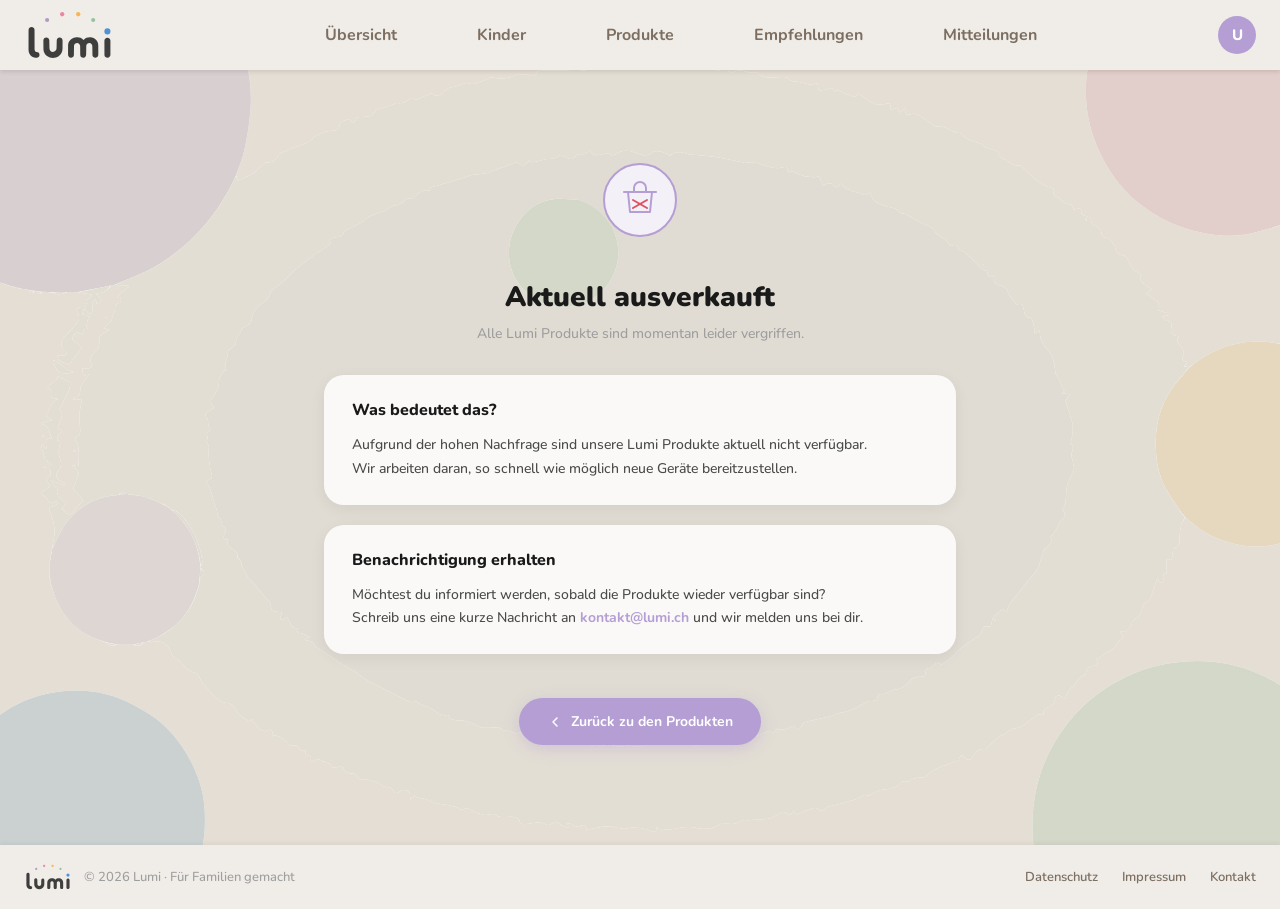
==== bestellen.html @ a65b1ad2 "alles auf englisch und impressum, datenschutz, kontakt und produkte/bestellen file erstellt" ====
<!DOCTYPE html>
<html lang="de">
<head>
  <meta charset="UTF-8" />
  <meta name="viewport" content="width=device-width, initial-scale=1.0" />
  <title>Bestellen – Lumi</title>
  <link rel="stylesheet" href="css/style.css" />
  <link href="https://fonts.googleapis.com/css2?family=Nunito:wght@400;600;700;800;900&display=swap" rel="stylesheet" />
</head>
<body>
  <nav>
    <div class="logo">
      <a href="index.html">
        <img src="resources/assets/lumi_logo.svg" alt="Logo">
      </a>
    </div>

    <div class="nav-links">
      <a href="index.html" data-i18n-nav="nav_uebersicht">Übersicht</a>
      <a href="kinder.html" data-i18n-nav="nav_kinder">Kinder</a>
      <a href="produkte.html" data-i18n-nav="nav_produkte">Produkte</a>
      <a href="empfehlungen.html" data-i18n-nav="nav_empfehlungen">Empfehlungen</a>
      <a href="mitteilungen.html" data-i18n-nav="nav_mitteilungen">Mitteilungen</a>
    </div>
  </nav>

  <div class="legal-page" style="text-align:center;padding-top:80px;">

    <div style="margin-bottom:32px;">
      <svg width="80" height="80" viewBox="0 0 80 80" fill="none">
        <circle cx="40" cy="40" r="36" stroke="#b49ed4" stroke-width="2" fill="#F3F0F8"/>
        <path d="M28 32h24l-2 20H30L28 32z" stroke="#b49ed4" stroke-width="2" stroke-linejoin="round" fill="none"/>
        <path d="M24 32h32" stroke="#b49ed4" stroke-width="2" stroke-linecap="round"/>
        <path d="M34 32v-4a6 6 0 0112 0v4" stroke="#b49ed4" stroke-width="2" stroke-linecap="round"/>
        <line x1="33" y1="40" x2="47" y2="48" stroke="#e05260" stroke-width="2" stroke-linecap="round"/>
        <line x1="47" y1="40" x2="33" y2="48" stroke="#e05260" stroke-width="2" stroke-linecap="round"/>
      </svg>
    </div>

    <h1 data-i18n="order_title">Aktuell ausverkauft</h1>
    <p class="legal-subtitle" data-i18n="order_subtitle">Alle Lumi Produkte sind momentan leider vergriffen.</p>

    <div class="legal-card" style="text-align:left;">
      <h2 data-i18n="order_info_title">Was bedeutet das?</h2>
      <p data-i18n-html="order_info_text">
        Aufgrund der hohen Nachfrage sind unsere Lumi Produkte aktuell nicht verfügbar.<br>
        Wir arbeiten daran, so schnell wie möglich neue Geräte bereitzustellen.
      </p>
    </div>

    <div class="legal-card" style="text-align:left;">
      <h2 data-i18n="order_notify_title">Benachrichtigung erhalten</h2>
      <p data-i18n-html="order_notify_text">
        Möchtest du informiert werden, sobald die Produkte wieder verfügbar sind?<br>
        Schreib uns eine kurze Nachricht an <a href="mailto:kontakt@lumi.ch">kontakt@lumi.ch</a> und wir melden uns bei dir.
      </p>
    </div>

    <a href="produkte.html" style="display:inline-flex;align-items:center;gap:8px;margin-top:24px;padding:14px 28px;border-radius:50px;background:#b49ed4;color:#fff;text-decoration:none;font-weight:700;font-size:14px;font-family:'Nunito',sans-serif;box-shadow:0 4px 16px rgba(167,139,210,0.3);transition:background 0.2s,box-shadow 0.2s;" onmouseover="this.style.background='#a38bc8';this.style.boxShadow='0 6px 20px rgba(167,139,210,0.42)'" onmouseout="this.style.background='#b49ed4';this.style.boxShadow='0 4px 16px rgba(167,139,210,0.3)'">
      <svg width="16" height="16" viewBox="0 0 16 16" fill="none">
        <path d="M10 12L6 8l4-4" stroke="#fff" stroke-width="1.5" stroke-linecap="round" stroke-linejoin="round"/>
      </svg>
      <span data-i18n="order_back">Zurück zu den Produkten</span>
    </a>

  </div>

  <script src="js/nav.js"></script>
</body>
</html>
---- css/style.css ----
/* =============================================
   Globale Basis
   ============================================= */
* {
  box-sizing: border-box;
  margin: 0;
  padding: 0;
}

body {
  font-family: 'Nunito', sans-serif;
  min-height: 100vh;
  background-image: url('../resources/assets/Hintergrund.svg');
  background-size: cover;
  background-position: center;
  background-repeat: no-repeat;
  background-attachment: fixed;
  padding-top: 80px;
  display: flex;
  flex-direction: column;
}

/* Push footer to bottom on short pages */
.legal-page,
.uebersicht-page,
.kinder-page,
.mitt-page-content,
.empf-container,
.shop-container {
  flex: 1;
}

/* =============================================
   Login Container
   ============================================= */
.login-container {
  display: flex;
  flex-direction: column;
  align-items: center;
  justify-content: center;
  height: 100vh;
  gap: 24px;
  padding: 20px;
}

/* =============================================
   Logo
   ============================================= */
.logo {
  width: 120px;
}

.logo a {
  padding: 0;
  margin: 0;
  background-color: transparent;
  border-radius: 0;
}

.logo a:hover {
  background-color: transparent;
}

/* =============================================
   Login Card
   ============================================= */
.login-card {
  background: rgba(255, 255, 255, 0.75);
  backdrop-filter: blur(16px);
  -webkit-backdrop-filter: blur(16px);
  border-radius: 28px;
  padding: 24px 36px;
  width: 100%;
  max-width: 420px;
  box-shadow: 0 8px 32px rgba(0, 0, 0, 0.06);
}

/* =============================================
   Header
   ============================================= */
.login-header {
  margin-bottom: 16px;
}

.login-header h1 {
  font-size: 28px;
  font-weight: 800;
  color: #1a1a1a;
  margin-bottom: 6px;
}

/* =============================================
   Formular
   ============================================= */
.form-group {
  margin-bottom: 12px;
}

.form-group label {
  display: block;
  font-size: 11px;
  font-weight: 700;
  letter-spacing: 0.08em;
  color: #6b6b6b;
  margin-bottom: 8px;
}

.form-group input {
  width: 100%;
  padding: 12px 18px;
  border: none;
  border-radius: 16px;
  background: #f0ede8;
  font-family: 'Nunito', sans-serif;
  font-size: 15px;
  color: #1a1a1a;
  outline: none;
  transition: background 0.2s, box-shadow 0.2s;
}

.form-group input::placeholder {
  color: #b0a9a0;
}

.form-group input:focus {
  background: #e8e4de;
  box-shadow: 0 0 0 3px rgba(167, 139, 210, 0.20);
}

/* =============================================
   Passwort vergessen
   ============================================= */
.forgot-link {
  display: block;
  text-align: right;
  margin-top: 10px;
  font-size: 13px;
  font-weight: 600;
  color: #a78bd2;
  text-decoration: none;
}

.forgot-link:hover {
  color: #8a6bbf;
}

/* =============================================
   Login Button
   ============================================= */
.btn-login {
  width: 100%;
  padding: 14px;
  margin-top: 4px;
  border: none;
  border-radius: 50px;
  background: #b49ed4;
  color: #fff;
  font-family: 'Nunito', sans-serif;
  font-size: 16px;
  font-weight: 700;
  cursor: pointer;
  transition: background 0.2s, transform 0.1s, box-shadow 0.2s;
  box-shadow: 0 4px 20px rgba(167, 139, 210, 0.35);
}

.btn-login:hover {
  background: #a38bc8;
  box-shadow: 0 6px 24px rgba(167, 139, 210, 0.45);
}

.btn-login:active {
  transform: scale(0.98);
}

/* =============================================
   Registrieren Link
   ============================================= */
.register-text {
  text-align: center;
  margin-top: 24px;
  font-size: 14px;
  color: #9e9e9e;
}

.register-text a {
  font-weight: 800;
  color: #b49ed4;
  text-decoration: none;
}

.register-text a:hover {
  color: #8a6bbf;
}

/* =============================================
   Header / Nav  –  FIX: overflow visible + stabile Höhe
   ============================================= */
nav {
  display: flex;
  align-items: center;
  background-color: #f0ede8;
  position: fixed;
  top: 0;
  left: 0;
  width: 100%;
  z-index: 999;
  padding: 5px 24px;
  box-sizing: border-box;
  margin: 0;
  box-shadow: 0 2px 4px rgba(0, 0, 0, 0.1);
  overflow: visible;
}

.nav-links {
  flex: 1;
  display: flex;
  justify-content: center;
  align-items: center;
  gap: 40px;
}

.nav-links a {
  color: #7C6E61;
  padding: 14px 20px;
  text-decoration: none;
  text-align: center;
  transition: background-color 0.3s, color 0.3s;
  font-weight: bold;
  border-radius: 10px;
  white-space: nowrap;
}

nav .logo {
  flex-shrink: 0;
}

nav img {
  height: 60px;
  width: auto;
  display: block;
  flex-shrink: 0;
}

.nav-links a:hover,
.nav-links a.active {
  background-color: #ffffff;
  color: #333;
}

/* =============================================
   NAV PROFIL DROPDOWN  –  FIX: keine Nav-Aufblähung
   ============================================= */
.nav-profile-wrap {
  position: relative;
  margin-left: auto;
  flex-shrink: 0;
  align-self: center;
}

.nav-profile-btn {
  background: none;
  border: none;
  cursor: pointer;
  padding: 0;
  display: flex;
  align-items: center;
}

.nav-profile-avatar {
  width: 38px;
  height: 38px;
  border-radius: 50%;
  background: #b49ed4;
  color: #fff;
  font-size: 15px;
  font-weight: 800;
  display: flex;
  align-items: center;
  justify-content: center;
  font-family: 'Nunito', sans-serif;
  transition: transform 0.15s, box-shadow 0.15s;
}

.nav-profile-btn:hover .nav-profile-avatar {
  transform: scale(1.07);
  box-shadow: 0 4px 12px rgba(180, 158, 212, 0.4);
}

.nav-profile-dropdown {
  display: none;
  position: absolute;
  top: calc(100% + 12px);
  right: 0;
  width: 240px;
  background: #fff;
  border-radius: 20px;
  box-shadow: 0 12px 40px rgba(0,0,0,0.13);
  padding: 8px;
  z-index: 1100;
  animation: dropdownIn 0.18s ease;
}

.nav-profile-dropdown.active {
  display: block;
}

@keyframes dropdownIn {
  from { opacity: 0; transform: translateY(-8px) scale(0.97); }
  to   { opacity: 1; transform: translateY(0) scale(1); }
}

.nav-profile-info {
  display: flex;
  align-items: center;
  gap: 12px;
  padding: 10px 12px 14px;
}

.nav-profile-avatar-lg {
  width: 42px;
  height: 42px;
  border-radius: 50%;
  background: #b49ed4;
  color: #fff;
  font-size: 17px;
  font-weight: 800;
  display: flex;
  align-items: center;
  justify-content: center;
  font-family: 'Nunito', sans-serif;
  flex-shrink: 0;
}

.nav-profile-name {
  font-size: 14px;
  font-weight: 800;
  color: #1a1a1a;
}

.nav-profile-email {
  font-size: 12px;
  color: #9e9e9e;
  font-weight: 500;
}

.nav-profile-divider {
  height: 1px;
  background: #f0ede8;
  margin: 4px 0;
}

.nav-profile-item {
  display: flex;
  align-items: center;
  gap: 10px;
  width: 100%;
  padding: 10px 12px;
  border: none;
  background: none;
  font-family: 'Nunito', sans-serif;
  font-size: 14px;
  font-weight: 600;
  color: #4a4a4a;
  cursor: pointer;
  border-radius: 12px;
  text-align: left;
  transition: background 0.15s;
}

.nav-profile-item:hover {
  background: #f5f2ee;
}

.nav-profile-item--logout {
  color: #e05260;
}

.nav-profile-item--logout:hover {
  background: #fef2f4;
}

.nav-profile-item--lang {
  cursor: default;
}

.nav-lang-toggle {
  margin-left: auto;
  display: flex;
  gap: 4px;
}

.nav-lang-btn {
  padding: 4px 10px;
  border: none;
  border-radius: 8px;
  font-family: 'Nunito', sans-serif;
  font-size: 12px;
  font-weight: 700;
  cursor: pointer;
  background: #f0ede8;
  color: #7C6E61;
  transition: background 0.15s, color 0.15s;
}

.nav-lang-btn.active {
  background: #b49ed4;
  color: #fff;
}

/* =============================================
   PRODUKTE SEITE
   ============================================= */

/* Hero Banner */
.shop-hero {
  width: 100%;
  height: 220px;
  background-image: url('../resources/assets/lumi_hintergrundbild.png');
  background-size: cover;
  background-position: center 35%;
  border-radius: 0;
  position: relative;
  overflow: hidden;
  margin-top: 0;
}

body.produkte-page {
  padding-top: 0;
}

body.produkte-page .shop-hero {
  margin-top: 72px;
  height: 320px;
}

.shop-hero-overlay {
  position: absolute;
  inset: 0;
  background: linear-gradient(135deg, rgba(255,255,255,0.55) 0%, rgba(255,255,255,0.15) 100%);
  backdrop-filter: blur(2px);
  display: flex;
  flex-direction: column;
  justify-content: center;
  padding: 0 48px;
}

.shop-hero-label {
  font-size: 11px;
  font-weight: 700;
  letter-spacing: 0.12em;
  color: #b49ed4;
  text-transform: uppercase;
  margin-bottom: 8px;
}

.shop-hero-title {
  font-size: 32px;
  font-weight: 900;
  color: #1a1a1a;
  line-height: 1.15;
  margin-bottom: 6px;
}

.shop-hero-subtitle {
  font-size: 15px;
  color: #6b6b6b;
  font-weight: 500;
}

/* Grid Container */
.shop-container {
  display: grid;
  grid-template-columns: repeat(2, 1fr);
  gap: 24px;
  max-width: 960px;
  margin: 36px auto 60px;
  padding: 0 24px;
  width: 100%;
}

/* Produkt Card */
.produkt-card {
  background: rgba(255, 255, 255, 0.82);
  backdrop-filter: blur(12px);
  -webkit-backdrop-filter: blur(12px);
  border-radius: 24px;
  overflow: hidden;
  box-shadow: 0 4px 20px rgba(0,0,0,0.07);
  position: relative;
  transition: transform 0.2s, box-shadow 0.2s;
}

.produkt-card:hover {
  transform: translateY(-4px);
  box-shadow: 0 10px 32px rgba(0,0,0,0.11);
}

.produkt-badge {
  position: absolute;
  top: 14px;
  left: 14px;
  background: #b49ed4;
  color: #fff;
  font-size: 11px;
  font-weight: 700;
  letter-spacing: 0.06em;
  padding: 4px 12px;
  border-radius: 50px;
  z-index: 2;
}

.produkt-img-wrap {
  width: 100%;
  height: 220px;
  background: #f5f2ee;
  overflow: hidden;
  position: relative;
}

.produkt-img {
  width: 100%;
  height: 100%;
  object-fit: cover;
  display: block;
  transition: transform 0.3s ease;
}

.produkt-card:hover .produkt-img {
  transform: scale(1.03);
}

.produkt-label-tag {
  background: #b49ed4;
  color: #fff;
  font-size: 12px;
  font-weight: 700;
  padding: 6px 16px;
  letter-spacing: 0.04em;
}

.produkt-info {
  padding: 18px 20px 20px;
}

.produkt-name {
  font-size: 18px;
  font-weight: 800;
  color: #1a1a1a;
  margin-bottom: 4px;
}

.produkt-desc {
  font-size: 13px;
  color: #6b6b6b;
  margin-bottom: 16px;
  font-weight: 500;
  line-height: 1.6;
}

.produkt-tags {
  display: flex;
  flex-wrap: wrap;
  gap: 6px;
  margin-bottom: 14px;
}

.tag {
  background: #f0ede8;
  color: #6b6b6b;
  font-size: 11px;
  font-weight: 700;
  padding: 4px 10px;
  border-radius: 50px;
  letter-spacing: 0.03em;
}

.produkt-footer {
  display: flex;
  align-items: center;
  justify-content: space-between;
  margin-bottom: 14px;
}

.produkt-preis {
  font-size: 20px;
  font-weight: 900;
  color: #1a1a1a;
}

.produkt-verfuegbar {
  font-size: 12px;
  font-weight: 600;
  color: #7ec99a;
  background: #edf8f2;
  padding: 3px 10px;
  border-radius: 50px;
}

.btn-kaufen {
  width: 100%;
  padding: 14px;
  border: none;
  border-radius: 50px;
  background: #b49ed4;
  color: #fff;
  font-family: 'Nunito', sans-serif;
  font-size: 15px;
  font-weight: 700;
  cursor: pointer;
  transition: background 0.2s, transform 0.1s, box-shadow 0.2s;
  box-shadow: 0 4px 16px rgba(167, 139, 210, 0.3);
}

.btn-kaufen:hover {
  background: #a38bc8;
  box-shadow: 0 6px 20px rgba(167, 139, 210, 0.42);
}

.btn-kaufen:active {
  transform: scale(0.98);
}

/* =============================================
   EMPFEHLUNGEN SEITE
   ============================================= */

.empf-container {
  max-width: 720px;
  margin: 0 auto;
  padding: 40px 24px 60px;
  width: 100%;
}

/* Header */
.empf-title {
  font-size: 28px;
  font-weight: 900;
  color: #1a1a1a;
  margin-bottom: 8px;
  line-height: 1.2;
}

.empf-subtitle {
  font-size: 14px;
  color: #6b6b6b;
  font-weight: 500;
  line-height: 1.6;
  margin-bottom: 24px;
}

/* Hinweis */
.empf-hinweis {
  display: flex;
  align-items: flex-start;
  gap: 10px;
  background: rgba(255, 255, 255, 0.75);
  backdrop-filter: blur(12px);
  -webkit-backdrop-filter: blur(12px);
  border-radius: 14px;
  padding: 14px 18px;
  font-size: 13px;
  color: #6b6b6b;
  line-height: 1.6;
  margin-bottom: 28px;
  border-left: 3px solid #b49ed4;
}

.empf-hinweis-icon {
  flex-shrink: 0;
  margin-top: 1px;
}

.empf-hinweis strong {
  color: #b49ed4;
  font-weight: 700;
}

.empf-hinweis a {
  color: #b49ed4;
  text-decoration: none;
  font-weight: 700;
}

.empf-hinweis a:hover {
  text-decoration: underline;
}

/* Karten Liste */
.empf-list-wrap {
  display: flex;
  flex-direction: column;
  gap: 14px;
  margin-bottom: 36px;
}

/* Karte */
.empf-card {
  background: rgba(255, 255, 255, 0.82);
  backdrop-filter: blur(12px);
  -webkit-backdrop-filter: blur(12px);
  border-radius: 20px;
  padding: 18px 22px 16px;
  box-shadow: 0 4px 16px rgba(0,0,0,0.06);
  transition: transform 0.2s, box-shadow 0.2s;
}

.empf-card:hover {
  transform: translateY(-2px);
  box-shadow: 0 8px 24px rgba(0,0,0,0.09);
}

/* Farb-Varianten für Karten */
.empf-card--pink   { border-left: 4px solid #E888A6; }
.empf-card--orange { border-left: 4px solid #F6B657; }
.empf-card--green  { border-left: 4px solid #96C2A0; }
.empf-card--blue   { border-left: 4px solid #5192D2; }
.empf-card--purple { border-left: 4px solid #B09AC9; }

/* Karten Top-Zeile */
.empf-card-top {
  display: flex;
  align-items: center;
  gap: 10px;
  margin-bottom: 10px;
}

.empf-age-label {
  font-size: 11px;
  font-weight: 700;
  letter-spacing: 0.1em;
  text-transform: uppercase;
}

/* Farb-Varianten für Age Labels */
.empf-age-label--pink   { color: #E888A6; }
.empf-age-label--orange { color: #F6B657; }
.empf-age-label--green  { color: #96C2A0; }
.empf-age-label--blue   { color: #5192D2; }
.empf-age-label--purple { color: #B09AC9; }

.empf-minbadge {
  margin-left: auto;
  font-size: 11px;
  font-weight: 700;
  padding: 3px 10px;
  border-radius: 50px;
}

/* Farb-Varianten für Badges */
.empf-minbadge--orange { background: #FEF3E2; color: #F6B657; }
.empf-minbadge--green  { background: #EDF6EF; color: #96C2A0; }
.empf-minbadge--blue   { background: #EAF2FB; color: #5192D2; }

/* Karten Body */
.empf-card-title {
  font-size: 16px;
  font-weight: 800;
  color: #1a1a1a;
  margin-bottom: 10px;
}

.empf-list {
  list-style: none;
  padding: 0;
  margin-bottom: 12px;
}

.empf-list li {
  font-size: 13px;
  color: #4a4a4a;
  line-height: 1.6;
  padding: 2px 0 2px 16px;
  position: relative;
}

.empf-list li::before {
  content: '*';
  position: absolute;
  left: 0;
  color: #b49ed4;
  font-weight: 900;
  font-size: 14px;
  line-height: 1.5;
}

.empf-quelle {
  font-size: 11px;
  color: #b0a9a0;
  display: block;
  margin-top: 4px;
}

/* Tipps */
.empf-tipps {
  background: transparent;
  padding: 0;
  margin-bottom: 24px;
}

.empf-tipps-title {
  font-size: 20px;
  font-weight: 800;
  color: #1a1a1a;
  margin-bottom: 4px;
}

.empf-tipps-subtitle {
  font-size: 13px;
  color: #9e9e9e;
  margin-bottom: 20px;
  font-weight: 500;
}

.empf-tipps-grid {
  display: grid;
  grid-template-columns: repeat(2, 1fr);
  gap: 18px;
}

.empf-tipp-card {
  display: flex;
  align-items: flex-start;
  gap: 12px;
  background: rgba(255, 255, 255, 0.82);
  backdrop-filter: blur(12px);
  -webkit-backdrop-filter: blur(12px);
  border-radius: 20px;
  padding: 18px 20px;
  box-shadow: 0 4px 16px rgba(0, 0, 0, 0.06);
  transition: transform 0.2s, box-shadow 0.2s;
}

.empf-tipp-card:hover {
  transform: translateY(-2px);
  box-shadow: 0 8px 24px rgba(0, 0, 0, 0.09);
}

.empf-tipp-icon {
  width: 38px;
  height: 38px;
  border-radius: 12px;
  display: flex;
  align-items: center;
  justify-content: center;
  flex-shrink: 0;
}

.empf-tipp-icon--pink   { background: #FDEEF2; }
.empf-tipp-icon--blue   { background: #EAF2FB; }
.empf-tipp-icon--green  { background: #EDF6EF; }
.empf-tipp-icon--purple { background: #F3F0F8; }

.empf-tipp-name {
  font-size: 13px;
  font-weight: 800;
  color: #1a1a1a;
  margin-bottom: 4px;
}

.empf-tipp-text {
  font-size: 12px;
  color: #6b6b6b;
  line-height: 1.6;
  font-weight: 500;
}

/* Footer */
.empf-footer-quelle {
  font-size: 11px;
  color: #b0a9a0;
  text-align: center;
  line-height: 1.8;
}

.empf-footer-icon {
  display: inline;
  vertical-align: middle;
  margin-right: 4px;
}

.empf-footer-quelle a {
  color: #b49ed4;
  text-decoration: none;
  font-weight: 600;
}

.empf-footer-quelle a:hover {
  text-decoration: underline;
}

/* =============================================
   MITTEILUNGEN SEITE
   ============================================= */

.mitt-page-content {
  max-width: 680px;
  margin: 0 auto;
  padding: 40px 20px 60px;
  width: 100%;
}

.mitt-top-bar {
  display: flex;
  align-items: center;
  justify-content: space-between;
  margin-bottom: 24px;
}

.mitt-page-title {
  font-size: 28px;
  font-weight: 800;
  color: #1a1a1a;
}

.mitt-mark-all-btn {
  background: none;
  border: none;
  font-family: 'Nunito', sans-serif;
  font-size: 13px;
  font-weight: 700;
  color: #b49ed4;
  cursor: pointer;
  padding: 0;
  transition: color 0.2s;
}

.mitt-mark-all-btn:hover {
  color: #8a6bbf;
}

/* Filter Tabs */
.mitt-filter-tabs {
  display: flex;
  gap: 10px;
  margin-bottom: 24px;
}

.mitt-filter-tab {
  padding: 8px 18px;
  border-radius: 50px;
  border: none;
  font-family: 'Nunito', sans-serif;
  font-size: 14px;
  font-weight: 700;
  cursor: pointer;
  transition: background 0.2s, color 0.2s;
  background: rgba(255, 255, 255, 0.6);
  color: #7C6E61;
}

.mitt-filter-tab.active {
  background: #b49ed4;
  color: #fff;
}

.mitt-filter-tab:hover:not(.active) {
  background: #fff;
}

/* Notification List */
.mitt-notification-list {
  display: flex;
  flex-direction: column;
  gap: 12px;
}

/* Notification Card */
.mitt-notification-card {
  background: rgba(255, 255, 255, 0.82);
  backdrop-filter: blur(12px);
  -webkit-backdrop-filter: blur(12px);
  border-radius: 20px;
  padding: 18px 20px;
  display: flex;
  align-items: flex-start;
  gap: 16px;
  box-shadow: 0 2px 12px rgba(0, 0, 0, 0.05);
  transition: transform 0.15s, box-shadow 0.15s;
  cursor: pointer;
  position: relative;
}

.mitt-notification-card:hover {
  transform: translateY(-2px);
  box-shadow: 0 6px 20px rgba(0, 0, 0, 0.08);
}

/* Ungelesen-Punkt */
.mitt-notification-card.unread::after {
  content: '';
  position: absolute;
  top: 20px;
  right: 20px;
  width: 9px;
  height: 9px;
  border-radius: 50%;
  background: #e8829a;
}

/* Notification Icon */
.mitt-notif-icon {
  width: 44px;
  height: 44px;
  border-radius: 14px;
  display: flex;
  align-items: center;
  justify-content: center;
  flex-shrink: 0;
}

.mitt-notif-icon--pink   { background: #FDEEF2; }
.mitt-notif-icon--orange { background: #FEF3E2; }
.mitt-notif-icon--green  { background: #EDF6EF; }
.mitt-notif-icon--blue   { background: #EAF2FB; }
.mitt-notif-icon--purple { background: #F3F0F8; }

/* Notification Body */
.mitt-notif-body {
  flex: 1;
  min-width: 0;
}

.mitt-notif-title {
  font-size: 15px;
  font-weight: 700;
  color: #1a1a1a;
  margin-bottom: 3px;
}

.mitt-notif-desc {
  font-size: 13px;
  color: #7C6E61;
  margin-bottom: 5px;
  line-height: 1.4;
}

.mitt-notif-time {
  font-size: 12px;
  color: #b0a9a0;
  font-weight: 600;
}

/* Empty State */
.mitt-empty-state {
  text-align: center;
  padding: 60px 20px;
  color: #b0a9a0;
  display: none;
}

.mitt-empty-icon {
  margin-bottom: 16px;
}

.mitt-empty-state p {
  font-size: 15px;
  font-weight: 600;
}

/* =============================================
   KINDER SEITE
   ============================================= */

.kinder-page {
  max-width: 1060px;
  margin: 0 auto;
  padding: 40px 24px 60px;
  width: 100%;
}

.kinder-header {
  display: flex;
  align-items: center;
  justify-content: space-between;
  margin-bottom: 28px;
}

.kinder-title {
  font-size: 28px;
  font-weight: 900;
  color: #1a1a1a;
  margin-bottom: 4px;
}

.kinder-subtitle {
  font-size: 14px;
  color: #9e9e9e;
  font-weight: 600;
}

.kinder-add-btn {
  display: flex;
  align-items: center;
  gap: 8px;
  padding: 12px 22px;
  border: none;
  border-radius: 50px;
  background: #b49ed4;
  color: #fff;
  font-family: 'Nunito', sans-serif;
  font-size: 14px;
  font-weight: 700;
  cursor: pointer;
  transition: background 0.2s, box-shadow 0.2s;
  box-shadow: 0 4px 16px rgba(167, 139, 210, 0.3);
}

.kinder-add-btn:hover {
  background: #a38bc8;
  box-shadow: 0 6px 20px rgba(167, 139, 210, 0.42);
}

/* Card Grid */
.kinder-grid {
  display: grid;
  grid-template-columns: repeat(auto-fill, minmax(280px, 1fr));
  gap: 24px;
}

/* Card */
.kinder-card {
  background: rgba(255, 255, 255, 0.82);
  backdrop-filter: blur(12px);
  -webkit-backdrop-filter: blur(12px);
  border-radius: 24px;
  padding: 24px 22px 20px;
  box-shadow: 0 4px 20px rgba(0, 0, 0, 0.06);
  position: relative;
  text-align: center;
  transition: transform 0.2s, box-shadow 0.2s;
  display: flex;
  flex-direction: column;
}

.kinder-card:hover {
  transform: translateY(-3px);
  box-shadow: 0 8px 28px rgba(0, 0, 0, 0.09);
}

/* Streak badge (top-left) */
.kinder-streak {
  position: absolute;
  top: 14px;
  left: 14px;
  display: flex;
  align-items: center;
  gap: 4px;
  font-size: 12px;
  font-weight: 700;
  padding: 4px 10px;
  border-radius: 50px;
}

/* Color change button (top-right) */
.kinder-color-change-btn {
  position: absolute;
  top: 14px;
  right: 14px;
  width: 32px;
  height: 32px;
  border-radius: 50%;
  border: none;
  cursor: pointer;
  display: flex;
  align-items: center;
  justify-content: center;
  transition: transform 0.15s;
}

.kinder-color-change-btn:hover {
  transform: scale(1.1);
}

/* Avatar */
.kinder-avatar {
  width: 72px;
  height: 72px;
  border-radius: 50%;
  display: flex;
  align-items: center;
  justify-content: center;
  margin: 8px auto 12px;
}

.kinder-avatar span {
  font-size: 28px;
  font-weight: 900;
}

.kinder-card-name {
  font-size: 18px;
  font-weight: 800;
  color: #1a1a1a;
  margin-bottom: 2px;
}

.kinder-card-age {
  font-size: 13px;
  color: #9e9e9e;
  font-weight: 600;
  margin-bottom: 16px;
}

/* Stats */
.kinder-stats {
  text-align: left;
  margin-bottom: 16px;
}

.kinder-stat-row {
  display: flex;
  justify-content: space-between;
  align-items: center;
  margin-bottom: 6px;
}

.kinder-stat-label {
  font-size: 13px;
  font-weight: 600;
  color: #6b6b6b;
}

.kinder-stat-value {
  font-size: 13px;
  font-weight: 800;
}

.kinder-progress-bar {
  width: 100%;
  height: 6px;
  border-radius: 50px;
  overflow: hidden;
  margin-bottom: 12px;
}

.kinder-progress-fill {
  height: 100%;
  border-radius: 50px;
  transition: width 0.5s ease;
}

/* Weekly mini chart */
.kinder-week-chart {
  display: flex;
  align-items: flex-end;
  justify-content: space-between;
  gap: 6px;
  height: 100px;
  padding: 8px 0;
  margin-bottom: 14px;
}

.kinder-bar-col {
  flex: 1;
  display: flex;
  flex-direction: column;
  align-items: center;
  justify-content: flex-end;
  height: 100%;
}

.kinder-bar {
  width: 100%;
  max-width: 28px;
  border-radius: 6px 6px 3px 3px;
  transition: height 0.3s ease;
}

.kinder-bar-label {
  font-size: 10px;
  color: #9e9e9e;
  font-weight: 600;
  margin-top: 6px;
}

/* Badges */
.kinder-badges {
  display: flex;
  flex-wrap: wrap;
  gap: 6px;
  justify-content: center;
  margin-bottom: 16px;
}

.kinder-badge {
  font-size: 11px;
  font-weight: 700;
  padding: 4px 12px;
  border-radius: 50px;
}

/* Devices */
.kinder-devices-section {
  text-align: left;
  margin-bottom: 16px;
  padding-top: 14px;
  border-top: 1px solid rgba(0, 0, 0, 0.06);
}

.kinder-devices-label {
  font-size: 10px;
  font-weight: 700;
  letter-spacing: 0.1em;
  color: #9e9e9e;
  margin-bottom: 8px;
}

.kinder-devices-list {
  display: flex;
  flex-wrap: wrap;
  gap: 8px;
}

.kinder-device {
  display: flex;
  align-items: center;
  gap: 5px;
  font-size: 12px;
  font-weight: 600;
  color: #6b6b6b;
  padding: 4px 12px;
  border-radius: 50px;
  background: #f0ede8;
}

/* Card action buttons */
.kinder-card-actions {
  display: grid;
  grid-template-columns: 1fr 1fr;
  gap: 10px;
  margin-top: auto;
}

.kinder-btn-details,
.kinder-btn-limit {
  padding: 12px;
  border: none;
  border-radius: 50px;
  font-family: 'Nunito', sans-serif;
  font-size: 14px;
  font-weight: 700;
  cursor: pointer;
  background: var(--child-color-light);
  color: var(--child-color);
  transition: background 0.2s, color 0.2s, transform 0.1s, box-shadow 0.2s;
}

.kinder-btn-details:hover,
.kinder-btn-limit:hover {
  background: var(--child-color);
  color: #fff;
  box-shadow: 0 4px 14px rgba(0, 0, 0, 0.12);
}

.kinder-btn-details:active,
.kinder-btn-limit:active {
  transform: scale(0.97);
}

/* =============================================
   KINDER MODAL
   ============================================= */
.kinder-modal-overlay {
  display: none;
  position: fixed;
  inset: 0;
  background: rgba(0, 0, 0, 0.25);
  backdrop-filter: blur(4px);
  z-index: 1000;
  align-items: center;
  justify-content: center;
}

.kinder-modal-overlay.active {
  display: flex;
}

.kinder-modal {
  background: #fff;
  border-radius: 28px;
  padding: 28px 32px;
  width: 100%;
  max-width: 440px;
  box-shadow: 0 20px 60px rgba(0, 0, 0, 0.12);
  max-height: 90vh;
  overflow-y: auto;
}

.kinder-modal--small {
  max-width: 320px;
  padding: 24px 28px;
}

.kinder-modal-header {
  display: flex;
  align-items: center;
  justify-content: space-between;
  margin-bottom: 24px;
}

.kinder-modal-title {
  font-size: 20px;
  font-weight: 800;
  color: #1a1a1a;
}

.kinder-modal-close {
  background: none;
  border: none;
  cursor: pointer;
  padding: 4px;
  border-radius: 8px;
  transition: background 0.2s;
}

.kinder-modal-close:hover {
  background: #f0ede8;
}

/* Form */
.kinder-form-group {
  margin-bottom: 16px;
}

.kinder-form-group label {
  display: block;
  font-size: 11px;
  font-weight: 700;
  letter-spacing: 0.08em;
  color: #6b6b6b;
  margin-bottom: 8px;
}

.kinder-form-group input[type="text"],
.kinder-form-group input[type="number"] {
  width: 100%;
  padding: 12px 18px;
  border: none;
  border-radius: 16px;
  background: #f0ede8;
  font-family: 'Nunito', sans-serif;
  font-size: 15px;
  color: #1a1a1a;
  outline: none;
  transition: background 0.2s, box-shadow 0.2s;
}

.kinder-form-group input:focus {
  background: #e8e4de;
  box-shadow: 0 0 0 3px rgba(167, 139, 210, 0.20);
}

.kinder-form-group input::placeholder {
  color: #b0a9a0;
}

/* Color Picker */
.kinder-color-picker {
  display: flex;
  flex-direction: column;
  gap: 12px;
}

.kinder-color-presets {
  display: flex;
  gap: 12px;
}

.kinder-color-dot {
  width: 36px;
  height: 36px;
  border-radius: 50%;
  border: 3px solid transparent;
  cursor: pointer;
  transition: transform 0.15s, border-color 0.2s;
}

.kinder-color-dot:hover {
  transform: scale(1.1);
}

.kinder-color-dot.active {
  border-color: #1a1a1a;
  transform: scale(1.1);
}

.kinder-custom-color-btn {
  display: flex;
  align-items: center;
  gap: 10px;
  padding: 10px 18px;
  border: 2px dashed #d4cfc8;
  border-radius: 50px;
  background: none;
  font-family: 'Nunito', sans-serif;
  font-size: 13px;
  font-weight: 700;
  color: #6b6b6b;
  cursor: pointer;
  transition: border-color 0.2s;
}

.kinder-custom-color-btn:hover {
  border-color: #b49ed4;
}

.kinder-custom-color-preview {
  width: 22px;
  height: 22px;
  border-radius: 50%;
  background: #ccc;
  display: block;
  transition: background 0.2s;
}

.kinder-custom-color-preview.active {
  border: 2px solid #1a1a1a;
}

/* Form actions */
.kinder-form-actions {
  display: flex;
  gap: 12px;
  margin-top: 24px;
}

.kinder-btn-cancel {
  flex: 1;
  padding: 14px;
  border: none;
  border-radius: 50px;
  background: #f0ede8;
  color: #6b6b6b;
  font-family: 'Nunito', sans-serif;
  font-size: 15px;
  font-weight: 700;
  cursor: pointer;
  transition: background 0.2s;
}

.kinder-btn-cancel:hover {
  background: #e8e4de;
}

.kinder-btn-save {
  flex: 1;
  padding: 14px;
  border: none;
  border-radius: 50px;
  background: #b49ed4;
  color: #fff;
  font-family: 'Nunito', sans-serif;
  font-size: 15px;
  font-weight: 700;
  cursor: pointer;
  transition: background 0.2s, box-shadow 0.2s;
  box-shadow: 0 4px 16px rgba(167, 139, 210, 0.3);
}

.kinder-btn-save:hover {
  background: #a38bc8;
}

/* Delete button */
.kinder-btn-delete {
  display: flex;
  align-items: center;
  justify-content: center;
  gap: 8px;
  width: 100%;
  padding: 12px;
  margin-top: 12px;
  border: 1.5px solid #f5d5da;
  border-radius: 50px;
  background: #fef2f4;
  color: #e05260;
  font-family: 'Nunito', sans-serif;
  font-size: 13px;
  font-weight: 700;
  cursor: pointer;
  transition: background 0.2s, border-color 0.2s;
}

.kinder-btn-delete:hover {
  background: #fde8eb;
  border-color: #e05260;
}

/* Native color input */
.kinder-native-color-input {
  width: 0;
  height: 0;
  padding: 0;
  border: none;
  opacity: 0;
  position: absolute;
  pointer-events: none;
}

.kinder-custom-color-row {
  position: relative;
  display: inline-flex;
}

/* Limit modal extras */
.kinder-limit-icon {
  text-align: center;
  margin-bottom: 16px;
}

.kinder-limit-presets {
  display: grid;
  grid-template-columns: repeat(4, 1fr);
  gap: 8px;
  margin-bottom: 20px;
}

.kinder-limit-preset {
  padding: 10px;
  border: none;
  border-radius: 14px;
  background: #f0ede8;
  color: #6b6b6b;
  font-family: 'Nunito', sans-serif;
  font-size: 13px;
  font-weight: 700;
  cursor: pointer;
  transition: background 0.15s, color 0.15s, transform 0.1s;
}

.kinder-limit-preset:hover {
  transform: scale(1.03);
}

/* Empty state */
.kinder-empty {
  grid-column: 1 / -1;
  text-align: center;
  padding: 60px 20px;
  color: #b0a9a0;
}

.kinder-empty p {
  font-size: 16px;
  font-weight: 700;
  margin-top: 16px;
  color: #6b6b6b;
}

.kinder-empty-sub {
  font-size: 13px !important;
  font-weight: 500 !important;
  color: #9e9e9e !important;
  margin-top: 4px !important;
}

.kinder-device-none {
  font-size: 12px;
  color: #b0a9a0;
  font-weight: 500;
}

/* =============================================
   ÜBERSICHT SEITE
   ============================================= */

.uebersicht-page {
  max-width: 1060px;
  margin: 0 auto;
  padding: 36px 24px 60px;
  width: 100%;
}

/* Header */
.uebersicht-header {
  display: flex;
  align-items: flex-start;
  justify-content: space-between;
  margin-bottom: 32px;
  gap: 20px;
  flex-wrap: wrap;
}

.uebersicht-date {
  font-size: 13px;
  color: #9e9e9e;
  font-weight: 600;
  margin-bottom: 4px;
}

.uebersicht-greeting {
  font-size: 32px;
  font-weight: 900;
  color: #1a1a1a;
  margin-bottom: 6px;
}

.uebersicht-meta {
  font-size: 13px;
  color: #9e9e9e;
  font-weight: 600;
}

.uebersicht-stats-row {
  display: flex;
  gap: 10px;
  flex-wrap: wrap;
  align-items: flex-start;
  margin-top: 4px;
}

.uebersicht-stat-badge {
  display: flex;
  align-items: center;
  gap: 6px;
  background: rgba(255,255,255,0.82);
  backdrop-filter: blur(10px);
  border-radius: 50px;
  padding: 8px 16px;
  box-shadow: 0 2px 10px rgba(0,0,0,0.06);
}

.uebersicht-stat-val {
  font-size: 15px;
  font-weight: 800;
  color: #1a1a1a;
}

.uebersicht-stat-label {
  font-size: 12px;
  color: #9e9e9e;
  font-weight: 600;
}

/* Section */
.uebersicht-section {
  margin-bottom: 28px;
}

.uebersicht-section-header {
  display: flex;
  align-items: center;
  justify-content: space-between;
  margin-bottom: 16px;
}

.uebersicht-section-title {
  font-size: 18px;
  font-weight: 800;
  color: #1a1a1a;
}

.uebersicht-section-link {
  font-size: 13px;
  font-weight: 700;
  color: #b49ed4;
  text-decoration: none;
  transition: color 0.2s;
}

.uebersicht-section-link:hover {
  color: #8a6bbf;
}

/* Kinder Grid */
.uebersicht-kinder-grid {
  display: grid;
  grid-template-columns: repeat(auto-fill, minmax(240px, 1fr));
  gap: 16px;
}

.uebersicht-empty {
  font-size: 14px;
  color: #b0a9a0;
  font-weight: 600;
  padding: 20px 0;
}

.ueb-kind-card {
  background: rgba(255,255,255,0.82);
  backdrop-filter: blur(12px);
  -webkit-backdrop-filter: blur(12px);
  border-radius: 20px;
  padding: 18px 16px 16px;
  box-shadow: 0 4px 16px rgba(0,0,0,0.06);
  text-align: center;
  position: relative;
  transition: transform 0.2s, box-shadow 0.2s;
  display: flex;
  flex-direction: column;
}

.ueb-kind-card:hover {
  transform: translateY(-3px);
  box-shadow: 0 8px 24px rgba(0,0,0,0.09);
}

.ueb-streak {
  position: absolute;
  top: 10px;
  left: 10px;
  font-size: 11px;
  font-weight: 700;
  padding: 3px 8px;
  border-radius: 50px;
  display: flex;
  align-items: center;
  gap: 3px;
}

.ueb-kind-avatar {
  width: 56px;
  height: 56px;
  border-radius: 50%;
  display: flex;
  align-items: center;
  justify-content: center;
  margin: 4px auto 8px;
}

.ueb-kind-avatar span {
  font-size: 22px;
  font-weight: 900;
}

.ueb-kind-name {
  font-size: 16px;
  font-weight: 800;
  color: #1a1a1a;
  margin-bottom: 2px;
}

.ueb-kind-age {
  font-size: 12px;
  color: #9e9e9e;
  font-weight: 600;
  margin-bottom: 12px;
}

.ueb-kind-stats {
  text-align: left;
  margin-bottom: 10px;
}

.ueb-stat-row {
  display: flex;
  justify-content: space-between;
  font-size: 12px;
  color: #6b6b6b;
  font-weight: 600;
  margin-bottom: 4px;
}

.ueb-progress-bar {
  width: 100%;
  height: 5px;
  border-radius: 50px;
  overflow: hidden;
  margin-bottom: 8px;
}

.ueb-progress-fill {
  height: 100%;
  border-radius: 50px;
  transition: width 0.4s ease;
}

/* Mini chart */
.ueb-week-chart {
  display: flex;
  align-items: flex-end;
  justify-content: space-between;
  gap: 4px;
  height: 60px;
  margin-bottom: 10px;
}

.ueb-bar-col {
  flex: 1;
  display: flex;
  flex-direction: column;
  align-items: center;
  justify-content: flex-end;
  height: 100%;
}

.ueb-bar {
  width: 100%;
  max-width: 20px;
  border-radius: 4px 4px 2px 2px;
}

.ueb-bar-label {
  font-size: 9px;
  color: #b0a9a0;
  font-weight: 600;
  margin-top: 3px;
}

.ueb-badges {
  display: flex;
  flex-wrap: wrap;
  gap: 5px;
  justify-content: center;
  margin-top: 4px;
}

.ueb-badge {
  font-size: 10px;
  font-weight: 700;
  padding: 3px 10px;
  border-radius: 50px;
}

/* Zwei-Spalten Layout */
.uebersicht-two-col {
  display: grid;
  grid-template-columns: 1fr 1fr;
  gap: 20px;
  margin-bottom: 20px;
}

/* Allgemeine Card */
.uebersicht-card {
  background: rgba(255,255,255,0.82);
  backdrop-filter: blur(12px);
  -webkit-backdrop-filter: blur(12px);
  border-radius: 24px;
  padding: 22px 24px;
  box-shadow: 0 4px 16px rgba(0,0,0,0.06);
}

.uebersicht-card-header {
  display: flex;
  align-items: center;
  gap: 12px;
  margin-bottom: 18px;
}

.uebersicht-card-icon {
  width: 36px;
  height: 36px;
  border-radius: 12px;
  display: flex;
  align-items: center;
  justify-content: center;
  flex-shrink: 0;
}

.uebersicht-card-title {
  font-size: 16px;
  font-weight: 800;
  color: #1a1a1a;
  flex: 1;
}

.uebersicht-card-subtitle {
  font-size: 12px;
  color: #9e9e9e;
  font-weight: 500;
}

/* Belohnung */
.uebersicht-bel-section-label {
  font-size: 10px;
  font-weight: 700;
  letter-spacing: 0.1em;
  color: #9e9e9e;
  margin-bottom: 10px;
  margin-top: 14px;
}

.uebersicht-bel-children {
  display: flex;
  gap: 12px;
  flex-wrap: wrap;
  margin-bottom: 4px;
}

.ueb-bel-child {
  display: flex;
  flex-direction: column;
  align-items: center;
  gap: 5px;
  cursor: pointer;
  font-size: 12px;
  font-weight: 700;
  color: #6b6b6b;
  padding: 4px 6px;
  border-radius: 12px;
  transition: background 0.15s;
}

.ueb-bel-child.active {
  background: rgba(0,0,0,0.05);
  color: var(--c);
}

.ueb-bel-child-avatar {
  width: 38px;
  height: 38px;
  border-radius: 50%;
  display: flex;
  align-items: center;
  justify-content: center;
  font-size: 15px;
  font-weight: 900;
}

.uebersicht-bel-reasons {
  display: flex;
  flex-wrap: wrap;
  gap: 8px;
  margin-bottom: 8px;
}

.uebersicht-bel-reason-btn {
  padding: 7px 14px;
  border: none;
  border-radius: 50px;
  background: #f0ede8;
  color: #6b6b6b;
  font-family: 'Nunito', sans-serif;
  font-size: 12px;
  font-weight: 700;
  cursor: pointer;
  transition: background 0.15s, color 0.15s;
}

.uebersicht-bel-reason-btn.active,
.uebersicht-bel-reason-btn:hover {
  background: #F6B657;
  color: #fff;
}

.uebersicht-bel-input {
  width: 100%;
  padding: 10px 14px;
  border: none;
  border-radius: 12px;
  background: #f0ede8;
  font-family: 'Nunito', sans-serif;
  font-size: 13px;
  color: #1a1a1a;
  outline: none;
  margin-bottom: 4px;
  transition: background 0.2s, box-shadow 0.2s;
}

.uebersicht-bel-input:focus {
  background: #e8e4de;
  box-shadow: 0 0 0 3px rgba(180,158,212,0.2);
}

.uebersicht-bel-minutes {
  display: flex;
  gap: 8px;
  margin-bottom: 8px;
}

.uebersicht-bel-min-btn {
  flex: 1;
  padding: 9px;
  border: none;
  border-radius: 12px;
  background: #f0ede8;
  color: #6b6b6b;
  font-family: 'Nunito', sans-serif;
  font-size: 13px;
  font-weight: 700;
  cursor: pointer;
  transition: background 0.15s, color 0.15s;
}

.uebersicht-bel-min-btn.active,
.uebersicht-bel-min-btn:hover {
  background: #F6B657;
  color: #fff;
}

.uebersicht-bel-submit {
  width: 100%;
  padding: 13px;
  margin-top: 14px;
  border: none;
  border-radius: 50px;
  background: #F6B657;
  color: #fff;
  font-family: 'Nunito', sans-serif;
  font-size: 14px;
  font-weight: 700;
  cursor: pointer;
  transition: background 0.2s, box-shadow 0.2s, transform 0.1s;
  box-shadow: 0 4px 16px rgba(246,182,87,0.3);
}

.uebersicht-bel-submit:hover:not(:disabled) {
  background: #e5a84d;
  box-shadow: 0 6px 20px rgba(246,182,87,0.42);
  transform: translateY(-1px);
}

.uebersicht-bel-submit:disabled {
  background: #d4cfc8;
  box-shadow: none;
  cursor: not-allowed;
}

.ueb-bel-letzte-item {
  display: flex;
  align-items: center;
  gap: 10px;
  padding: 8px 0;
  border-bottom: 1px solid #f5f2ee;
}

.ueb-bel-letzte-item:last-child { border-bottom: none; }

.ueb-bel-letzte-avatar {
  width: 30px;
  height: 30px;
  border-radius: 50%;
  font-size: 13px;
  font-weight: 900;
  display: flex;
  align-items: center;
  justify-content: center;
  flex-shrink: 0;
}

.ueb-bel-letzte-name {
  font-size: 13px;
  font-weight: 600;
  color: #1a1a1a;
}

.ueb-bel-letzte-reason {
  font-size: 11px;
  color: #9e9e9e;
  font-weight: 500;
}

/* Aktivitäten */
.uebersicht-aktivitaeten {
  display: flex;
  flex-direction: column;
}

.uebersicht-aktivitaeten-list {
  display: flex;
  flex-direction: column;
  gap: 4px;
}

.ueb-aktivitaet-item {
  display: flex;
  align-items: center;
  gap: 12px;
  padding: 10px 0;
  border-bottom: 1px solid #f5f2ee;
}

.ueb-aktivitaet-item:last-child { border-bottom: none; }

.ueb-aktivitaet-icon {
  width: 36px;
  height: 36px;
  border-radius: 12px;
  display: flex;
  align-items: center;
  justify-content: center;
  flex-shrink: 0;
}

.ueb-aktivitaet-text {
  font-size: 13px;
  font-weight: 600;
  color: #1a1a1a;
}

.ueb-aktivitaet-time {
  font-size: 11px;
  color: #b0a9a0;
  font-weight: 500;
}

.ueb-empty-small {
  font-size: 13px;
  color: #b0a9a0;
  padding: 12px 0;
  font-weight: 500;
}

/* Wochenübersicht */
.uebersicht-woche {
  margin-bottom: 40px;
}

.uebersicht-woche-header {
  display: flex;
  justify-content: space-between;
  align-items: flex-start;
  margin-bottom: 16px;
}

.uebersicht-woche-right {
  text-align: right;
}

.uebersicht-woche-total {
  font-size: 28px;
  font-weight: 900;
  color: #1a1a1a;
}

.uebersicht-woche-label {
  font-size: 11px;
  color: #9e9e9e;
  font-weight: 600;
}

.uebersicht-woche-tabs {
  display: flex;
  align-items: center;
  gap: 8px;
  flex-wrap: wrap;
  margin-bottom: 20px;
}

.uebersicht-woche-tab {
  padding: 7px 16px;
  border: none;
  border-radius: 50px;
  font-family: 'Nunito', sans-serif;
  font-size: 13px;
  font-weight: 700;
  cursor: pointer;
  background: #f0ede8;
  color: #7C6E61;
  transition: background 0.2s, color 0.2s;
}

.uebersicht-woche-tab.active {
  background: #b49ed4;
  color: #fff;
}

.uebersicht-woche-tab--child.active {
  background: inherit;
}

.uebersicht-woche-tab:hover:not(.active) {
  background: #fff;
}

.uebersicht-woche-kinder-tabs {
  display: flex;
  gap: 8px;
  flex-wrap: wrap;
}

.uebersicht-woche-chart {
  display: flex;
  align-items: flex-end;
  justify-content: space-between;
  gap: 8px;
  height: 180px;
  padding: 8px 0 0;
}

.ueb-woche-bar-col {
  flex: 1;
  display: flex;
  flex-direction: column;
  align-items: center;
  justify-content: flex-end;
  height: 100%;
}

.ueb-woche-bar-val {
  font-size: 10px;
  color: #9e9e9e;
  font-weight: 700;
  margin-bottom: 4px;
  min-height: 14px;
}

.ueb-woche-bar {
  width: 100%;
  max-width: 48px;
  border-radius: 8px 8px 4px 4px;
  transition: height 0.3s ease;
}

.ueb-woche-bar-label {
  font-size: 11px;
  color: #9e9e9e;
  font-weight: 600;
  margin-top: 6px;
}

/* =============================================
   RESPONSIVE
   ============================================= */
@media (max-width: 768px) {
  .uebersicht-two-col {
    grid-template-columns: 1fr;
  }

  .uebersicht-header {
    flex-direction: column;
  }

  .uebersicht-woche-chart {
    height: 140px;
  }

  .shop-container {
    grid-template-columns: 1fr;
  }

  .empf-tipps-grid {
    grid-template-columns: 1fr;
  }
}

/* =============================================
   FOOTER
   ============================================= */
.lumi-footer {
  background-color: #f0ede8;
  padding: 16px 24px;
  margin-top: 40px;
  box-shadow: 0 -2px 4px rgba(0, 0, 0, 0.05);
}

.lumi-footer-inner {
  display: flex;
  align-items: center;
  justify-content: space-between;
  gap: 16px;
}

.lumi-footer-left {
  display: flex;
  align-items: center;
  gap: 12px;
}

.lumi-footer-logo {
  height: 32px;
  width: auto;
}

.lumi-footer-copy {
  font-size: 13px;
  color: #9e9e9e;
  font-weight: 500;
  font-family: 'Nunito', sans-serif;
}

.lumi-footer-links {
  display: flex;
  gap: 24px;
}

.lumi-footer-links a {
  font-size: 13px;
  color: #7C6E61;
  font-weight: 600;
  text-decoration: none;
  font-family: 'Nunito', sans-serif;
  transition: color 0.2s;
}

.lumi-footer-links a:hover {
  color: #b49ed4;
}

/* =============================================
   LEGAL PAGES (Datenschutz, Impressum, Kontakt)
   ============================================= */
.legal-page {
  max-width: 680px;
  margin: 0 auto;
  padding: 40px 24px 60px;
  width: 100%;
}

.legal-page h1 {
  font-size: 28px;
  font-weight: 900;
  color: #1a1a1a;
  margin-bottom: 8px;
}

.legal-page .legal-subtitle {
  font-size: 14px;
  color: #9e9e9e;
  font-weight: 500;
  margin-bottom: 32px;
}

.legal-card {
  background: rgba(255, 255, 255, 0.82);
  backdrop-filter: blur(12px);
  -webkit-backdrop-filter: blur(12px);
  border-radius: 20px;
  padding: 24px 28px;
  box-shadow: 0 4px 16px rgba(0,0,0,0.06);
  margin-bottom: 20px;
}

.legal-card h2 {
  font-size: 16px;
  font-weight: 800;
  color: #1a1a1a;
  margin-bottom: 12px;
}

.legal-card p {
  font-size: 14px;
  color: #4a4a4a;
  line-height: 1.7;
  margin-bottom: 10px;
  font-weight: 500;
}

.legal-card p:last-child {
  margin-bottom: 0;
}

.legal-card a {
  color: #b49ed4;
  text-decoration: none;
  font-weight: 700;
}

.legal-card a:hover {
  text-decoration: underline;
}

.legal-back {
  display: inline-flex;
  align-items: center;
  gap: 6px;
  font-size: 13px;
  font-weight: 700;
  color: #b49ed4;
  text-decoration: none;
  margin-bottom: 24px;
  transition: color 0.2s;
}

.legal-back:hover {
  color: #8a6bbf;
}

@media (max-width: 768px) {
  .lumi-footer-inner {
    flex-direction: column;
    text-align: center;
  }

  .lumi-footer-links {
    gap: 16px;
  }
}
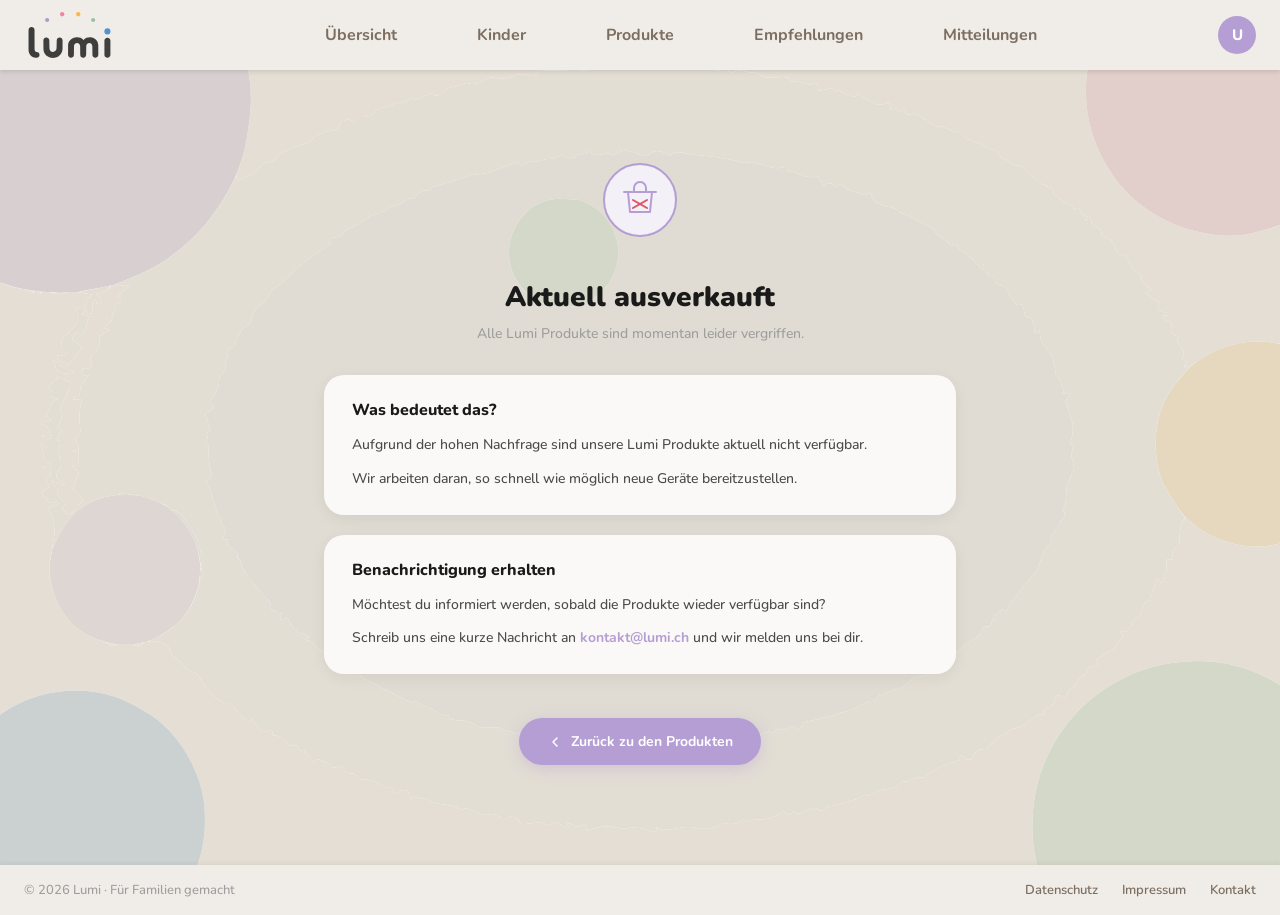
==== commit 8986b9dd: "icons besser, footer" ====
--- a/bestellen.html
+++ b/bestellen.html
@@ -9,12 +9,7 @@
 </head>
 <body>
   <nav>
-    <div class="logo">
-      <a href="index.html">
-        <img src="resources/assets/lumi_logo.svg" alt="Logo">
-      </a>
-    </div>
-
+    <div class="logo"><a href="index.html"><img src="resources/assets/lumi_logo.svg" alt="Logo"></a></div>
     <div class="nav-links">
       <a href="index.html" data-i18n-nav="nav_uebersicht">Übersicht</a>
       <a href="kinder.html" data-i18n-nav="nav_kinder">Kinder</a>
@@ -42,29 +37,24 @@
 
     <div class="legal-card" style="text-align:left;">
       <h2 data-i18n="order_info_title">Was bedeutet das?</h2>
-      <p data-i18n-html="order_info_text">
-        Aufgrund der hohen Nachfrage sind unsere Lumi Produkte aktuell nicht verfügbar.<br>
-        Wir arbeiten daran, so schnell wie möglich neue Geräte bereitzustellen.
-      </p>
+      <p data-i18n="order_info_text1">Aufgrund der hohen Nachfrage sind unsere Lumi Produkte aktuell nicht verfügbar.</p>
+      <p data-i18n="order_info_text2">Wir arbeiten daran, so schnell wie möglich neue Geräte bereitzustellen.</p>
     </div>
 
     <div class="legal-card" style="text-align:left;">
       <h2 data-i18n="order_notify_title">Benachrichtigung erhalten</h2>
-      <p data-i18n-html="order_notify_text">
-        Möchtest du informiert werden, sobald die Produkte wieder verfügbar sind?<br>
-        Schreib uns eine kurze Nachricht an <a href="mailto:kontakt@lumi.ch">kontakt@lumi.ch</a> und wir melden uns bei dir.
-      </p>
+      <p data-i18n="order_notify_text1">Möchtest du informiert werden, sobald die Produkte wieder verfügbar sind?</p>
+      <p>Schreib uns eine kurze Nachricht an <a href="mailto:kontakt@lumi.ch">kontakt@lumi.ch</a> und wir melden uns bei dir.</p>
     </div>
 
     <a href="produkte.html" style="display:inline-flex;align-items:center;gap:8px;margin-top:24px;padding:14px 28px;border-radius:50px;background:#b49ed4;color:#fff;text-decoration:none;font-weight:700;font-size:14px;font-family:'Nunito',sans-serif;box-shadow:0 4px 16px rgba(167,139,210,0.3);transition:background 0.2s,box-shadow 0.2s;" onmouseover="this.style.background='#a38bc8';this.style.boxShadow='0 6px 20px rgba(167,139,210,0.42)'" onmouseout="this.style.background='#b49ed4';this.style.boxShadow='0 4px 16px rgba(167,139,210,0.3)'">
-      <svg width="16" height="16" viewBox="0 0 16 16" fill="none">
-        <path d="M10 12L6 8l4-4" stroke="#fff" stroke-width="1.5" stroke-linecap="round" stroke-linejoin="round"/>
-      </svg>
+      <svg width="16" height="16" viewBox="0 0 16 16" fill="none"><path d="M10 12L6 8l4-4" stroke="#fff" stroke-width="1.5" stroke-linecap="round" stroke-linejoin="round"/></svg>
       <span data-i18n="order_back">Zurück zu den Produkten</span>
     </a>
 
   </div>
 
+  <script src="js/icons.js"></script>
   <script src="js/nav.js"></script>
 </body>
 </html>
--- a/css/style.css
+++ b/css/style.css
@@ -2300,6 +2300,60 @@
 }
 
 /* =============================================
+   ICON PICKER (Kinder Profilbilder)
+   ============================================= */
+.kinder-icon-picker {
+  margin-top: 8px;
+}
+
+.kinder-icon-picker-label {
+  font-size: 11px;
+  font-weight: 700;
+  letter-spacing: 0.08em;
+  color: #6b6b6b;
+  margin-bottom: 8px;
+  display: block;
+}
+
+.kinder-icon-grid {
+  display: flex;
+  flex-wrap: wrap;
+  gap: 8px;
+}
+
+.kinder-icon-option {
+  width: 48px;
+  height: 48px;
+  border-radius: 12px;
+  border: 2px solid transparent;
+  background: #f0ede8;
+  display: flex;
+  align-items: center;
+  justify-content: center;
+  font-size: 22px;
+  cursor: pointer;
+  transition: transform 0.15s, border-color 0.2s, background 0.2s;
+}
+
+.kinder-icon-option:hover {
+  transform: scale(1.1);
+  background: #e8e4de;
+}
+
+.kinder-icon-option.active {
+  border-color: #b49ed4;
+  background: #F3F0F8;
+  transform: scale(1.1);
+}
+
+.kinder-icon-option.no-icon {
+  font-size: 13px;
+  font-weight: 700;
+  color: #9e9e9e;
+  font-family: 'Nunito', sans-serif;
+}
+
+/* =============================================
    RESPONSIVE
    ============================================= */
 @media (max-width: 768px) {
